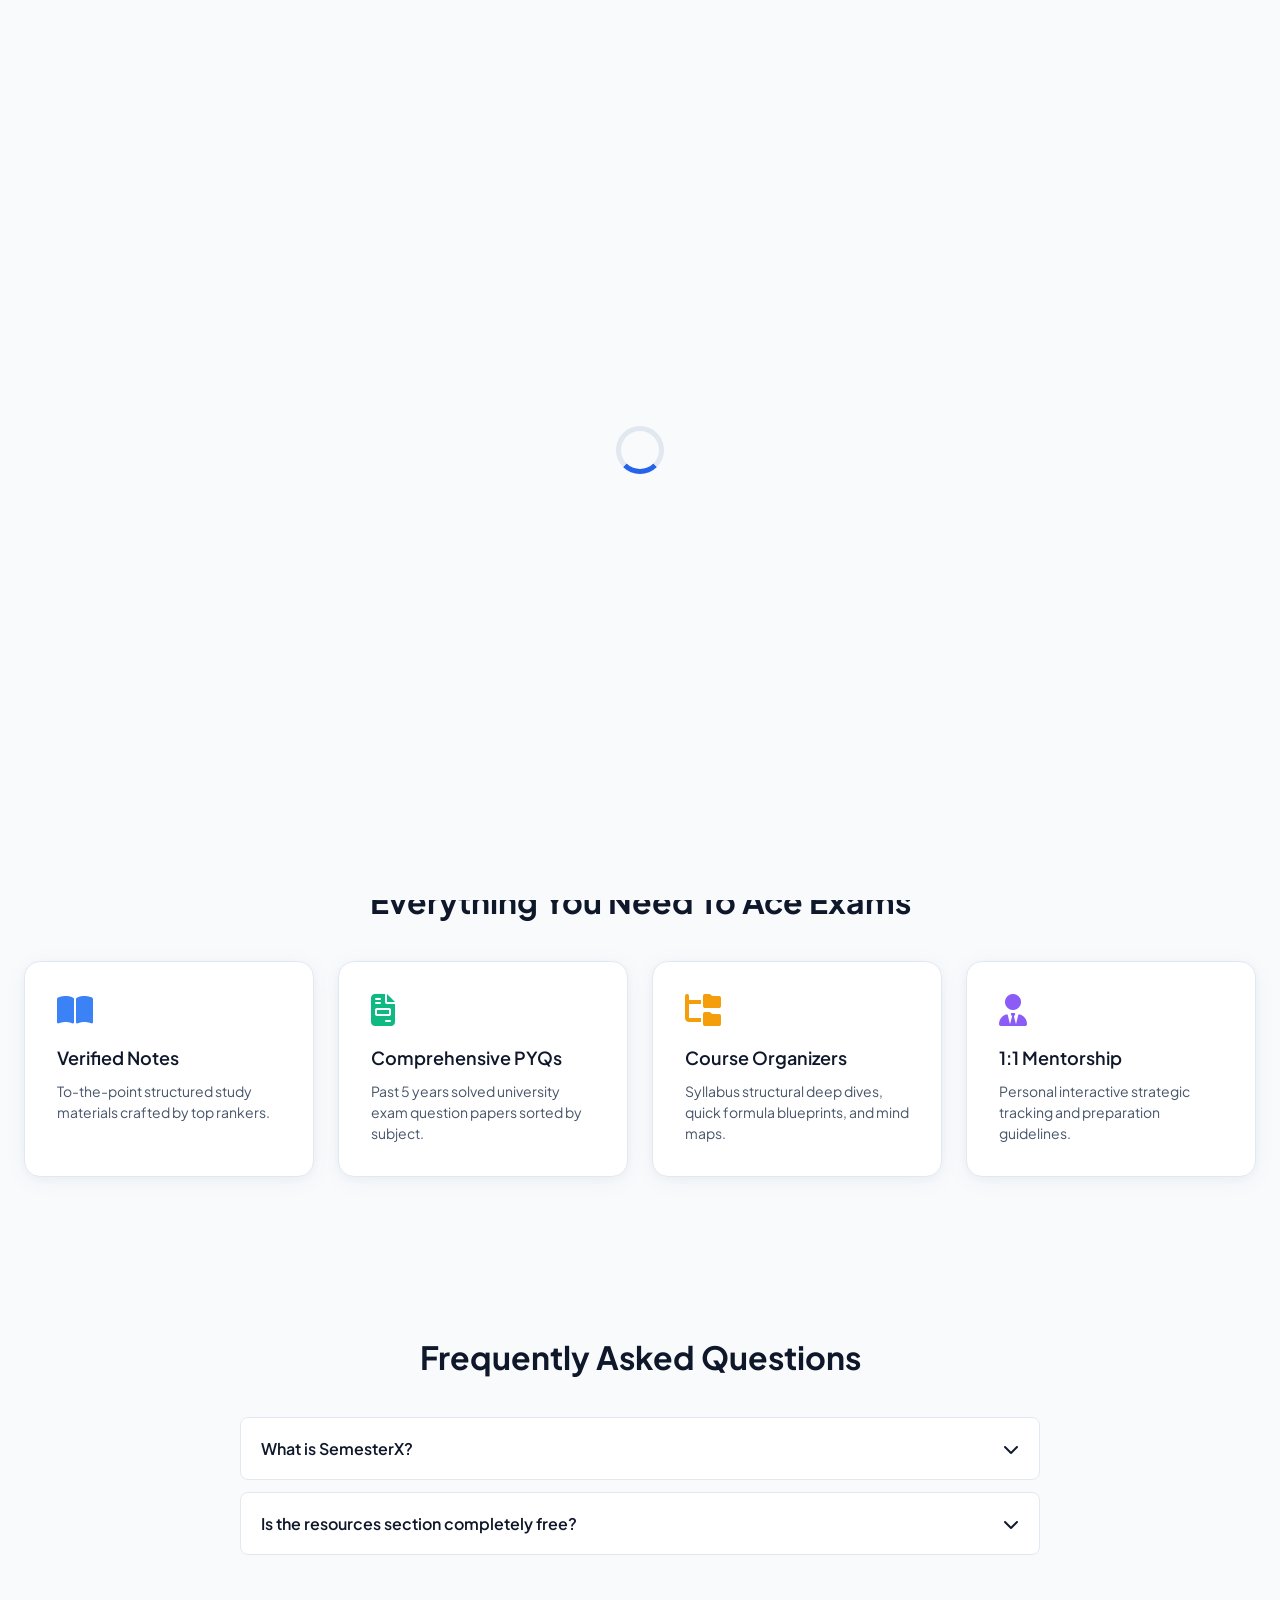
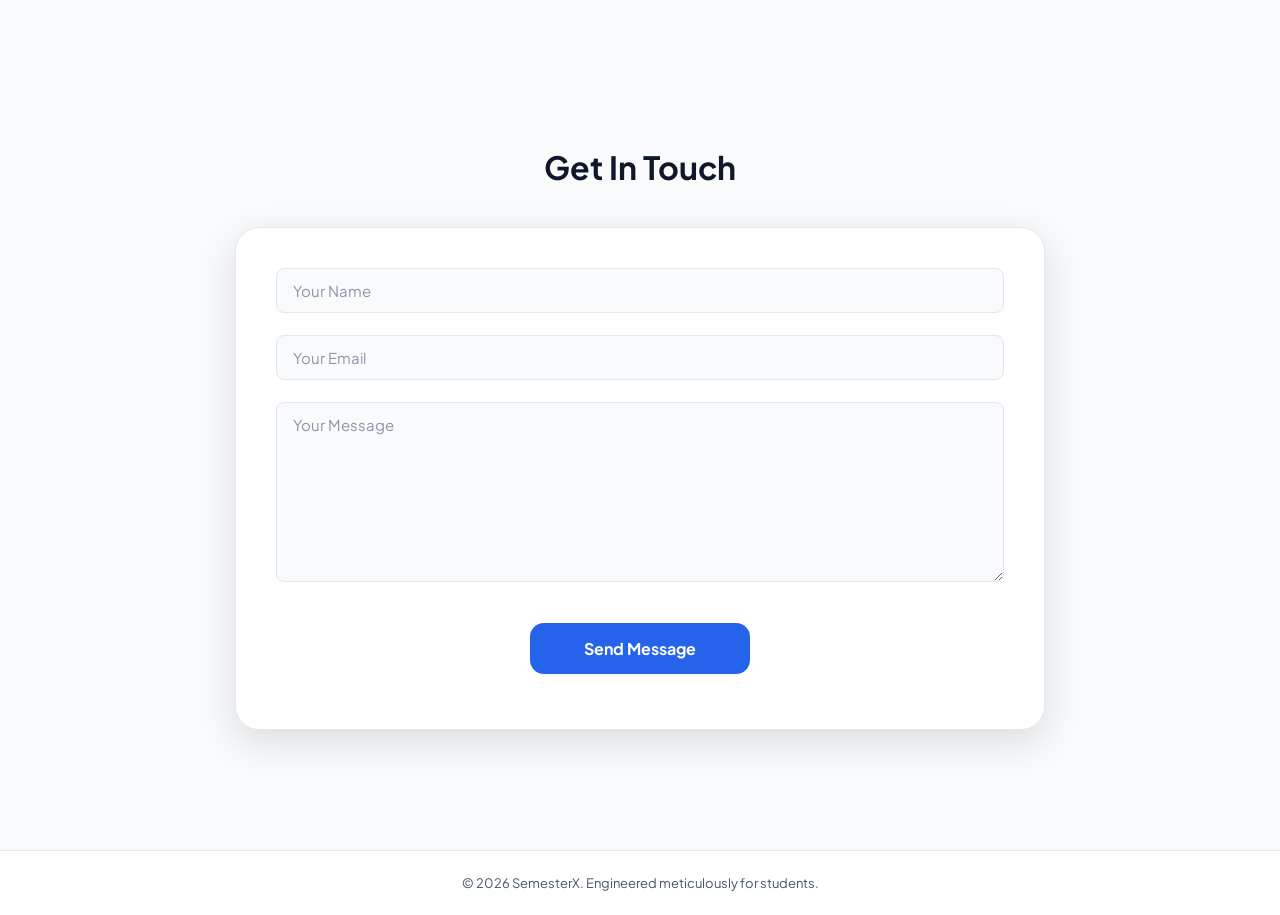
==== index.html @ a607a510 "Update index.html" ====
<!DOCTYPE html>
<html lang="en" data-theme="light">
<head>
    <meta charset="UTF-8">
    <meta name="viewport" content="width=device-width, initial-scale=1.0">
    <title>SemesterX - Start Your Semester Preparation</title>
    <link rel="stylesheet" href="style.css">
    <link rel="stylesheet" href="https://cdnjs.cloudflare.com/ajax/libs/font-awesome/6.4.0/css/all.min.css">
    <link rel="preconnect" href="https://fonts.googleapis.com">
    <link rel="preconnect" href="https://fonts.gstatic.com" crossorigin>
    <link href="https://fonts.googleapis.com/css2?family=Plus+Jakarta+Sans:wght@400;500;600;700;800&display=swap" rel="stylesheet">
    <script src="https://accounts.google.com/gsi/client" async defer></script>
</head>
<body>
    <div id="g_id_onload"
     data-client_id=611539225489-e1lc5hfodtp06sdro3s45dscnqprdgaj.apps.googleusercontent.com
     data-callback="handleCredentialResponse"
     data-auto_prompt="false">
    </div>

    <div class="loader-container" id="loader">
        <div class="spinner"></div>
    </div>

    <div id="toast-container"></div>

    <nav class="navbar">
        <div class="nav-container">
            <div class="logo" onclick="navigateTo('landing-view')">
                <i class="fa-solid fa-graduation-cap gradient-text-icon"></i>
                <span>Semester<span class="accent-text">X</span></span>
            </div>
            <ul class="nav-links" id="nav-links">
               <li><a href="#" onclick="goToHomeSection('landing-view')">Home</a></li>
                <li><a href="#" onclick="goToHomeSection('features-section')">Features</a></li>
                <li><a href="#" onclick="goToHomeSection('faq-section')">FAQ</a></li>
                <li><a href="#" onclick="goToHomeSection('contact-section')">Contact</a></li>
                <li>
                    <button class="elite-nav-btn"
                        onclick="navigateTo('mentorship-view')">
                        <i class="fa-solid fa-crown"></i>
                        Elite
                    </button>
                </li>
                <li>
                    <button
                        class="theme-toggle"
                        id="theme-toggle"
                        aria-label="Toggle Theme">
                        <i class="fa-solid fa-moon"></i>
                    </button>
                </li>
                <li>
                    <button
                        class="btn btn-outline"
                        id="auth-nav-btn"
                        onclick="handleNavbarAuthClick()">
                        Login
                    </button>
                </li>
            </ul>
            <div class="hamburger" id="hamburger">
                <i class="fa-solid fa-bars"></i>
            </div>
        </div>
    </nav>

    <main class="app-container">

        <section id="landing-view" class="view active">
            <div class="hero-section">
                <div class="hero-bg-shapes">
                    <div class="shape shape-1"></div>
                    <div class="shape shape-2"></div>
                </div>
                <div class="hero-content">
                    <span class="badge">Your Academic Companion</span>
                    <h1>Start Your <br><span class="gradient-text">Semester Preparation</span></h1>
                    <p>Access high-quality engineered notes, previous year question banks, organized syllabus blueprints, and 1-on-1 personal mentorship custom curated for your university tracks.</p>
                    <div class="hero-actions">
                        <button class="btn btn-primary btn-lg" onclick="navigateTo('dept-view')">Start Preparation <i class="fa-solid fa-arrow-right"></i></button>
                        <a href="#features-section" class="btn btn-secondary btn-lg">Learn More</a>
                    </div>
                </div>
            </div>

            <div id="features-section" class="features-section">
                <h2 class="section-title">Everything You Need To Ace Exams</h2>
                <div class="features-grid">
                    <div class="feat-card">
                        <i class="fa-solid fa-book-open color-1"></i>
                        <h3>Verified Notes</h3>
                        <p>To-the-point structured study materials crafted by top rankers.</p>
                    </div>
                    <div class="feat-card">
                        <i class="fa-solid fa-file-invoice color-2"></i>
                        <h3>Comprehensive PYQs</h3>
                        <p>Past 5 years solved university exam question papers sorted by subject.</p>
                    </div>
                    <div class="feat-card">
                        <i class="fa-solid fa-folder-tree color-3"></i>
                        <h3>Course Organizers</h3>
                        <p>Syllabus structural deep dives, quick formula blueprints, and mind maps.</p>
                    </div>
                    <div class="feat-card">
                        <i class="fa-solid fa-user-tie color-4"></i>
                        <h3>1:1 Mentorship</h3>
                        <p>Personal interactive strategic tracking and preparation guidelines.</p>
                    </div>
                </div>
            </div>

            <div id="faq-section" class="faq-section">
                <h2 class="section-title">Frequently Asked Questions</h2>
                <div class="faq-container">
                    <div class="faq-item">
                        <div class="faq-question">What is SemesterX? <i class="fa-solid fa-chevron-down"></i></div>
                        <div class="faq-answer">SemesterX is a Semester Preparing platform for engineering students to easily streamline and organize structural university preparation content.</div>
                    </div>
                    <div class="faq-item">
                        <div class="faq-question">Is the resources section completely free? <i class="fa-solid fa-chevron-down"></i></div>
                        <div class="faq-answer">Yes, all basic operational materials including structural notes, organizing patterns, and analytical PYQs are free after continuous login validation.</div>
                    </div>
                </div>
            </div>
            <section id="contact-section" class="contact-section">
                <h2 class="section-title">Get In Touch</h2>
                <div class="contact-card">
                    <form
                        id="contactForm"
                        action="https://formspree.io/f/xbdnbblg"
                        method="POST"
                        onsubmit="sendContactMessage(event)">
                    <div class="form-group">
                        <input
                            type="text"
                            name="name"
                            placeholder="Your Name"
                            required>
                    </div>
                    <div class="form-group">
                        <input
                            type="email"
                            name="email"
                            placeholder="Your Email"
                            required>
                    </div>
                    <div class="form-group">
                        <textarea
                            name="message"
                            placeholder="Your Message"
                            required></textarea>
                    </div>
                    <button class="btn btn-primary" type="submit">
                        Send Message
                    </button>
                    </form>
                </div>
            </section>
        </section>

        <section id="dept-view" class="view">
            <div class="selection-container">
                <button class="back-btn" onclick="navigateTo('landing-view')"><i class="fa-solid fa-arrow-left"></i> Back</button>
                <h2 class="view-title">Choose Your Department</h2>
                <p class="view-subtitle">Select your academic stream to personalize your curriculum layout</p>
                <div class="department-search">
                    <i class="fa-solid fa-magnifying-glass"></i>
                    <input
                        type="text"
                        id="department-search"
                        placeholder="Search departments..."
                        >
                </div>
                <div class="selection-grid" id="dept-grid">
                    <div class="select-card" data-dept="CSE">
                        <div class="select-icon color-1"><i class="fa-solid fa-laptop-code"></i></div>
                        <h3>Computer Science</h3>
                        <p>CSE core</p>
                    </div>
                    <div class="select-card" data-dept="IT">
                        <div class="select-icon color-2"><i class="fa-solid fa-network-wired"></i></div>
                        <h3>Information Technology</h3>
                        <p>IT / Software Systems Engineering</p>
                    </div>
                    <div class="select-card" data-dept="CSBS">
                        <div class="select-icon color-1">
                            <i class="fa-solid fa-chart-line"></i>
                        </div>
                        <h3>Computer Science & Business Systems</h3>
                        <p>CSBS / Business Technology</p>
                    </div>
                    <div class="select-card" data-dept="CSCS">
                        <div class="select-icon color-2">
                            <i class="fa-solid fa-server"></i>
                        </div>
                        <h3>Computer Science & Cyber Security</h3>
                        <p>CSCS / Security Engineering</p>
                    </div>
                    <div class="select-card" data-dept="CSE-AIML">
                        <div class="select-icon color-3">
                            <i class="fa-solid fa-brain"></i>
                        </div>
                        <h3>CSE (AI & ML)</h3>
                        <p>Artificial Intelligence & Machine Learning</p>
                    </div>
                    <div class="select-card" data-dept="CSE-DS">
                        <div class="select-icon color-4">
                            <i class="fa-solid fa-database"></i>
                        </div>
                        <h3>CSE (Data Science)</h3>
                        <p>Data Science Engineering</p>
                    </div>
                    <div class="select-card" data-dept="CSE-IOT">
                        <div class="select-icon color-5">
                            <i class="fa-solid fa-wifi"></i>
                        </div>
                        <h3>CSE (IoT)</h3>
                        <p>Internet of Things</p>
                    </div>
                    <div class="select-card" data-dept="ECE">
                        <div class="select-icon color-3"><i class="fa-solid fa-microchip"></i></div>
                        <h3>Electronics & Comm.</h3>
                        <p>Electronics and Communication Engineering</p>
                    </div>
                    <div class="select-card" data-dept="ECS">
                        <div class="select-icon color-6">
                            <i class="fa-solid fa-satellite-dish"></i>
                        </div>
                        <h3>Electronics & Computer Science</h3>
                        <p>ECS / Embedded Computing</p>
                    </div>
                    <div class="select-card" data-dept="EE">
                        <div class="select-icon color-4"><i class="fa-solid fa-bolt"></i></div>
                        <h3>Electrical Engineering</h3>
                        <p>EE / Circuits / Automation</p>
                    </div>
                    <div class="select-card" data-dept="ME">
                        <div class="select-icon color-5"><i class="fa-solid fa-gears"></i></div>
                        <h3>Mechanical Eng.</h3>
                        <p>ME / Dynamics / Automation Control</p>
                    </div>
                    <div class="select-card" data-dept="CE">
                        <div class="select-icon color-6"><i class="fa-solid fa-building-columns"></i></div>
                        <h3>Civil Engineering</h3>
                        <p>CE / Infrastructure / Structural Design</p>
                    </div>
                    <div class="select-card" data-dept="FT">
                        <div class="select-icon color-1">
                            <i class="fa-solid fa-wheat-awn"></i>
                        </div>
                        <h3>Food Technology</h3>
                        <p>Food Technology / Chemicals </p>
                    </div>
                </div>
            </div>
        </section>

        <section id="sem-view" class="view">
            <div class="selection-container">
                <button class="back-btn" onclick="goBack()"><i class="fa-solid fa-arrow-left"></i> Back</button>
                <h2 class="view-title">Choose Your Semester</h2>
                <p class="view-subtitle">Select your continuous active curriculum term</p>
                <div class="selection-grid dynamic-sem-grid">
                    <div class="select-card sem-card" data-sem="1">
                        <div class="select-icon color-primary"><i class="fa-solid fa-filter"></i></div>
                        <h3>Semester 1</h3>
                        <p>Initial Foundational Engineering Courses</p>
                    </div>
                    <div class="select-card sem-card" data-sem="2">
                        <div class="select-icon color-accent"><i class="fa-solid fa-filter-circle-dollar"></i></div>
                        <h3>Semester 2</h3>
                        <p>Advanced Applied Stream Science Term</p>
                    </div>
                </div>
            </div>
        </section>

        <section id="dashboard-view" class="view">
            <div class="dashboard-header">
                <div class="dash-welcome">
                    <button class="back-btn" onclick="goBack()"><i class="fa-solid fa-arrow-left"></i> Back</button>
                    <h2 id="dashboard-welcome">
                        Welcome Back!
                    </h2>
                    <p>Here is your tailored curriculum ecosystem blueprint.</p>
                </div>
                <div class="dash-meta-pills">
                    <span class="pill"><i class="fa-solid fa-network-wired"></i> Dept: <strong id="dash-dept-lbl">CSE</strong></span>
                    <span class="pill"><i class="fa-solid fa-graduation-cap"></i> Sem: <strong id="dash-sem-lbl">1</strong></span>
                </div>
            </div>

            <div class="dashboard-grid">
                <div class="dash-card" onclick="handleDashboardResource('notes')">
                    <div class="dash-card-icon c-bg-1"><i class="fa-solid fa-book-open"></i></div>
                    <h3>Notes</h3>
                    <p>Clean, beautifully structured chapter wise lecture blueprints and materials.</p>
                    <span class="dash-card-action">Explore <i class="fa-solid fa-chevron-right"></i></span>
                </div>
                <div class="dash-card" onclick="handleDashboardResource('pyqs')">
                    <div class="dash-card-icon c-bg-2"><i class="fa-solid fa-file-invoice"></i></div>
                    <h3>Previous Year Questions</h3>
                    <p>Past university question sets sorted meticulously with solution tags.</p>
                    <span class="dash-card-action">Explore <i class="fa-solid fa-chevron-right"></i></span>
                </div>
                <div class="dash-card" onclick="handleDashboardResource('organizers')">
                    <div class="dash-card-icon c-bg-3"><i class="fa-solid fa-folder-tree"></i></div>
                    <h3>Organizers</h3>
                    <p>Aggregated syllabus content maps, formula logs, and critical score charts.</p>
                    <span class="dash-card-action">Explore <i class="fa-solid fa-chevron-right"></i></span>
                </div>
                <div class="dash-card premium-border" onclick="handleDashboardResource('mentorship')">
                    <div class="dash-card-icon c-bg-4"><i class="fa-solid fa-user-tie"></i></div>
                    <h3>Premium Mentorship <span class="premium-badge">PRO</span></h3>
                    <p>1-on-1 mapping, strategic roadmap checkpoints, and interview tracking charts.</p>
                    <span class="dash-card-action highlight">Access Club <i class="fa-solid fa-crown"></i></span>
                </div>
            </div>
        </section>

       
        <section id="resource-view" class="view">
            <div class="selection-container">
                <button class="back-btn"
                    onclick="goBack()">
                    <i class="fa-solid fa-arrow-left"></i>
                    Back to Dashboard
                </button>
                <div class="resource-view-header">
                    <h2 id="resource-view-title"
                        class="view-title">
                        📚 Study Resources
                    </h2>
                    <p id="resource-view-desc"
                        class="view-subtitle">
                        Access your verified study materials
                    </p>
                </div>
                <div class="dash-meta-pills">
                    <span class="pill">
                        <i class="fa-solid fa-network-wired"></i>
                        Dept:
                        <strong id="resource-dept-lbl"></strong>
                    </span>
                    <span class="pill">
                        <i class="fa-solid fa-graduation-cap"></i>
                        Sem:
                        <strong id="resource-sem-lbl"></strong>
                    </span>
                </div>
                <div class="resource-filter-bar">
                    <div class="filter-input">
                        <i class="fa-solid fa-magnifying-glass"></i>
                        <input
                            type="text"
                            id="resource-search"
                            placeholder="Search Notes, PYQs, Organizers...">
                    </div>
                </div>
                <!-- =========================================
                ELITE MEMBERSHIP PROMOTION BAR
                ========================================= -->
                <div class="elite-subject-banner">
                    <div class="elite-banner-content">
                        <div class="elite-banner-text">
                            <i class="fa-solid fa-crown"></i>
                            <span>
                                Get <strong>Detailed PYQ Solutions</strong>,
                                Premium Study Resources with
                                <strong>SemesterX Elite.</strong>
                            </span>
                        </div>
                        <button
                            class="elite-banner-btn"
                            onclick="navigateTo('mentorship-view')">
                            <i class="fa-solid fa-crown"></i>
                            Become Elite Member
                        </button>
                    </div>
                </div>
                <div
                    class="resources-display-grid"
                    id="resources-cards-grid">
                </div>
            </div>
        </section>
        <section id="subject-resource-view" class="view">
            <div class="selection-container">
                <button
                    class="back-btn"
                    onclick="goBack()">
                    <i class="fa-solid fa-arrow-left"></i>
                    Back to Subjects
                </button>
                <div class="resource-view-header">
                    <h2
                        id="subject-title"
                        class="view-title">
                        Subject
                    </h2>
                    <p class="view-subtitle">
                        Browse all available study materials
                    </p>
                </div>
                <div class="dash-meta-pills">
                    <span class="pill">
                        <i class="fa-solid fa-network-wired"></i>
                        Dept:
                        <strong id="subject-dept-lbl"></strong>
                    </span>
                    <span class="pill">
                        <i class="fa-solid fa-graduation-cap"></i>
                        Sem:
                        <strong id="subject-sem-lbl"></strong>
                    </span>
                </div>
                <div class="resource-filter-bar">
                    <div class="filter-input">
                        <i class="fa-solid fa-magnifying-glass"></i>
                        <input
                            id="subject-resource-search"
                            type="text"
                            placeholder="Search files...">
                    </div>
                </div>
                <div
                    id="subject-resource-grid"
                    class="resources-display-grid">
                </div>
                <!-- Premium PYQ Banner -->
                <div
                    id="premium-pyq-banner"
                    class="premium-pyq-banner"
                    style="display:none;">
                    <div class="premium-pyq-left">
                        <span class="premium-tag">
                            <i class="fa-solid fa-crown"></i>
                            ELITE ACCESS
                        </span>
                        <h2>Need More Previous Year Questions?</h2>
                        <p>
                            Unlock 10+ years of previous year questions,
                            detailed solutions, chapter-wise collections
                            with SemesterX Elite Membership.
                        </p>
                    </div>
                    <div class="premium-pyq-right">
                        <button
                            class="premium-upgrade-btn"
                            onclick="navigateTo('mentorship-view')">
                            <i class="fa-solid fa-crown"></i>
                            Become Elite Member
                        </button>
                    </div>
                </div>
            </div>
        </section>

        <section id="mentorship-view" class="view">
            <div class="selection-container">
                <button class="back-btn" onclick="goBack()"><i class="fa-solid fa-arrow-left"></i> Back to Dashboard</button>
                
                <div class="mentorship-premium-hero">
                    <span class="premium-badge-large"><i class="fa-solid fa-crown"></i> Elite Access</span>
                    <h2>Premium Mentorship Plan</h2>
                    <p>Accelerate your growth blueprint with dedicated execution tracks overseen directly by industry mentors and academic veterans.</p>
                </div>

                <div class="mentorship-pricing-layout">
                    <div class="mentorship-perks">
                        <h3>What's included in Elite Tier:</h3>
                        <ul>
                            <li><i class="fa-solid fa-circle-check"></i> Personalized Interactive Route Mapping</li>
                            <li><i class="fa-solid fa-circle-check"></i> High-yield Exam Prediction & Solving Strategies</li>
                            <li><i class="fa-solid fa-circle-check"></i> Direct Chat & Routine Reviews with Core Mentors</li>
                            <li><i class="fa-solid fa-circle-check"></i> Structured Placement & Core Domain Roadmap Planning</li>
                            <li><i class="fa-solid fa-circle-check"></i> Priority Ticket Support and Instant Revision access</li>
                        </ul>
                    </div>

                    <div class="pricing-card" id="premium-pricing-box">
                        </div>
                </div>
            </div>
        </section>

    </main>

    <footer class="main-footer">
        <div class="footer-container">
            <p>&copy; 2026 SemesterX. Engineered meticulously for students.</p>
        </div>
    </footer>

    <div class="modal-overlay" id="auth-modal">
        <div class="modal-card">
            <button class="close-modal-btn" onclick="closeAuthModal()">&times;</button>
            <div class="auth-modal-content">
                <div class="auth-icon-badge"><i class="fa-solid fa-lock"></i></div>
                <h3>Login Required</h3>
                <p>Please authenticate your session with your Google Workspace Account to safely download and bookmark verified engineering modules.</p>
                <div id="google-signin-button"></div>
                <span class="secure-footer-text"><i class="fa-solid fa-shield-halved"></i> Secured connection verification protocols active.</span>
            </div>
        </div>
    </div>

    <div class="modal-overlay" id="payment-modal">
        <div class="modal-card">
            <button class="close-modal-btn" onclick="closePaymentModal()">&times;</button>
            <div class="payment-modal-content">
                <h3>Secure Checkout</h3>
                <p class="pay-item-title">Premium Mentorship Platform Plan</p>
                <div class="price-pill">₹59 <span class="term">/ One-Time</span></div>
                
                <div class="payment-benefits-summary">
                    <div><i class="fa-solid fa-check text-success"></i> Comprehensive Personal Guidance</div>
                    <div><i class="fa-solid fa-check text-success"></i> Lifetime Architectural Track Access</div>
                    <div><i class="fa-solid fa-check text-success"></i> Priority Execution Support</div>
                </div>

                <div class="payment-gateway-simulation-box" id="payment-gateway-body">
                    <button class="btn btn-primary btn-full" id="payment-trigger-btn" onclick="simulatePaymentProcessing()">
                        <i class="fa-solid fa-credit-card"></i> Proceed to Payment
                    </button>
                </div>
            </div>
        </div>
    </div>

    <button id="back-to-top" class="back-to-top" aria-label="Back to Top"><i class="fa-solid fa-arrow-up"></i></button>
    <!-- =========================
     FULL SCREEN PDF VIEWER
    ========================== -->
    <div id="pdf-preview-modal" class="pdf-viewer">
        <!-- Top Toolbar -->
        <div class="pdf-toolbar">
            <div class="pdf-left">
                <button class="pdf-toolbar-btn" onclick="closePdfPreview()">
                    <i class="fa-solid fa-arrow-left"></i>
                    Back
                </button>
                <span id="pdf-title">
                    PDF Preview
                </span>
            </div>
            <button
                id="pdf-download-btn"
                class="pdf-toolbar-btn primary">
                <i class="fa-solid fa-download"></i>
                Download
            </button>
        </div>
        <!-- PDF -->
        <div id="pdf-preview-body" class="pdf-body">
            
        </div>
    </div>
    <script src="script.js"></script>
</body>
</html>
---- style.css ----
/* --- CSS DESIGN SPECIFICATION VARIABLES --- */
:root {
    --bg-main: #f8fafc;
    --bg-surface: #ffffff;
    --card-bg: #ffffff;
    --chip-bg: #0f172a;
    --chip-text: #ffffff;
    --icon-bg: #ffffff;
    --icon-color: #0f172a;
    --border-color: #e2e8f0;
    --text-primary: #0f172a;
    --text-secondary: #475569;
    --primary: #2563eb;
    --primary-hover: #1d4ed8;
    --accent: #7c3aed;
    --accent-hover: #6d28d9;
    --success: #10b981;
    --card-shadow: 0 4px 20px -2px rgba(148, 163, 184, 0.12), 0 2px 8px -1px rgba(148, 163, 184, 0.08);
    --nav-bg: rgba(255, 255, 255, 0.85);
    --radius-sm: 8px;
    --radius-md: 16px;
    --radius-lg: 24px;
    --transition: all 0.3s cubic-bezier(0.4, 0, 0.2, 1);
}

[data-theme="dark"] {
    --bg-main: #0b0f19;
    --bg-surface: #131c2e;
    --chip-bg: #000000;
    --chip-text: #ffffff;
    --icon-bg: #ffffff;
    --icon-color: #0f172a;
    --border-color: #1e293b;
    --text-primary: #f8fafc;
    --text-secondary: #94a3b8;
    --primary: #3b82f6;
    --primary-hover: #60a5fa;
    --accent: #8b5cf6;
    --accent-hover: #a78bfa;
    --card-bg:#131c2e;
    --card-shadow: 0 10px 30px -10px rgba(0, 0, 0, 0.5);
    --nav-bg: rgba(11, 15, 25, 0.85);
}

/* --- RESET & BASIC DEFAULTS --- */
* {
    box-sizing: border-box;
    margin: 0;
    padding: 0;
    font-family: 'Plus Jakarta Sans', sans-serif;
    scroll-behavior: smooth;
}
/* --- ENTRANCE ANIMATIONS --- */

/* Initial hidden state for hero text & actions */
.hero-content h1,
.hero-content p,
.hero-content .badge,
.hero-actions {
    opacity: 0;
    transform: translateY(20px);
    animation: fadeUpIn 0.8s cubic-bezier(0.25, 1, 0.5, 1) forwards;
}

/* Staggered delays so elements appear one after another */
.hero-content .badge { animation-delay: 0.5s; }
.hero-content h1     { animation-delay: 0.7s; }
.hero-content p      { animation-delay: 0.9s; }
.hero-actions        { animation-delay: 1.1s; }

/* The animation rule */
@keyframes fadeUpIn {
    to {
        opacity: 1;
        transform: translateY(0);
    }
}

/* Smooth transition for the initial background blur elements */
.shape {
    opacity: 0;
    transition: opacity 1.5s ease-in-out;
}
.shape.show {
    opacity: 0.15;
}

body {
    background-color: var(--bg-main);
    color: var(--text-primary);
    transition: background-color 0.3s ease, color 0.3s ease;
    min-height: 100vh;
    display: flex;
    flex-direction: column;
    overflow-x: hidden;
}

/* --- APP LOADER SCREEN --- */
.loader-container {
    position: fixed;
    top:0; left:0; width:100vw; height:100vh;
    background-color: var(--bg-main);
    z-index: 9999;
    display: flex;
    align-items: center;
    justify-content: center;
    transition: opacity 0.4s ease, visibility 0.4s ease;
}
.loader-container.hidden {
    opacity: 0;
    visibility: hidden;
    pointer-events: none;
}
.spinner {
    width: 48px;
    height: 48px;
    border: 5px solid var(--border-color);
    border-bottom-color: var(--primary);
    border-radius: 50%;
    animation: rotation 1s linear infinite;
}
@keyframes rotation {
    0% { transform: rotate(0deg); }
    100% { transform: rotate(360deg); }
}

/* --- NAVIGATION HEADER --- */
.navbar {
    position: fixed;
    top: 0; left: 0; right: 0;
    height: 72px;
    background-color: var(--nav-bg);
    backdrop-filter: blur(12px);
    border-bottom: 1px solid var(--border-color);
    z-index: 1000;
    transition: var(--transition);
}
.nav-container {
    max-width: 1280px;
    margin: 0 auto;
    height: 100%;
    display: flex;
    align-items: center;
    justify-content: space-between;
    padding: 0 24px;
}
.logo {
    font-size: 22px;
    font-weight: 800;
    cursor: pointer;
    display: flex;
    align-items: center;
    gap: 8px;
}
.gradient-text-icon {
    background: linear-gradient(135deg, var(--primary), var(--accent));
    -webkit-background-clip: text;
    -webkit-text-fill-color: transparent;
}
.accent-text { color: var(--primary); }
.nav-links {
    display: flex;
    align-items: center;
    gap: 32px;
    list-style: none;
}
.nav-links a {
    text-decoration: none;
    color: var(--text-secondary);
    font-weight: 500;
    font-size: 15px;
    transition: var(--transition);
}
.nav-links a:hover { color: var(--primary); }
.theme-toggle {
    background: none;
    border: none;
    color: var(--text-primary);
    cursor: pointer;
    font-size: 18px;
    padding: 8px;
    transition: var(--transition);
}
.hamburger {
    display: none;
    font-size: 22px;
    cursor: pointer;
    color: var(--text-primary);
}
/* ===========================
        ELITE NAV BUTTON
=========================== */

.elite-nav-btn{

    display:flex;
    align-items:center;
    justify-content:center;
    gap:8px;

    padding:10px 18px;

    border:none;
    border-radius:999px;

    cursor:pointer;

    color:#fff;
    font-size:14px;
    font-weight:700;

    background:linear-gradient(
        135deg,
        #f59e0b 0%,
        #ec4899 50%,
        #7c3aed 100%
    );

    background-size:200% 200%;

    transition:all .35s ease;

    box-shadow:
        0 8px 22px rgba(236,72,153,.28);

    animation:eliteGlow 3s ease-in-out infinite;
}
.elite-nav-btn i{

    color:#ffe082;

    font-size:13px;

}
.elite-nav-btn:hover{

    transform:translateY(-2px);

    background-position:right center;

    box-shadow:
        0 12px 28px rgba(124,58,237,.45);

}
.elite-nav-btn:active{

    transform:scale(.96);

}
@keyframes eliteGlow{

    0%,100%{

        box-shadow:
            0 0 30px rgba(168,85,247,.10),
            0 15px 40px rgba(0,0,0,.08);

    }

    50%{

        box-shadow:
            0 0 45px rgba(236,72,153,.18),
            0 18px 45px rgba(124,58,237,.16);

    }

}

.elite-subject-banner{

    animation:eliteGlow 3.5s ease-in-out infinite;

}
.elite-nav-btn{

    width:100%;

    justify-content:center;

    margin:8px 0;

}

/* --- BUTTON ARCHITECTURE UI --- */
.btn {
    padding: 10px 20px;
    border-radius: var(--radius-sm);
    font-weight: 600;
    font-size: 14px;
    cursor: pointer;
    transition: var(--transition);
    border: none;
    display: inline-flex;
    align-items: center;
    justify-content: center;
    gap: 8px;
}
.btn-sm { padding: 6px 12px; font-size: 12px; border-radius: 6px; }
.btn-lg { padding: 14px 28px; font-size: 16px; border-radius: var(--radius-md); }
.btn-full { width: 100%; }
.btn-primary {
    background-color: var(--primary);
    color: #ffffff;
}
.btn-primary:hover {
    background-color: var(--primary-hover);
    transform: translateY(-2px);
    box-shadow: 0 4px 12px rgba(37, 99, 235, 0.2);
}
.btn-secondary {
    background-color: var(--border-color);
    color: var(--text-primary);
}
.btn-secondary:hover { background-color: var(--text-secondary); color: #fff; }
.btn-outline {
    background: none;
    border: 1px solid var(--primary);
    color: var(--primary);
}
.btn-outline:hover { background-color: var(--primary); color: #fff; }

/* --- CORE APP SINGLE PAGE VIEW SWITCHING SYSTEM --- */
.app-container {
    margin-top: 72px;
    flex: 1;
    display: flex;
    flex-direction: column;
}
/* --- UPDATED VIEW TRANSITION SYSTEM --- */
.view {
    display: none;
    opacity: 0;
    width: 100%;
    max-width: 1280px;
    margin: 0 auto;
    padding: 40px 24px;
}

/* This class handles the smooth entrance */
.view.active {
    display: block;
    animation: smoothSlideIn 0.5s cubic-bezier(0.25, 1, 0.5, 1) forwards;
}

/* This class handles the smooth exit before the display switches */
.view.exit {
    display: block;
    animation: smoothSlideOut 0.4s cubic-bezier(0.25, 1, 0.5, 1) forwards;
}

/* Kinetic Keyframe Blueprints */
@keyframes smoothSlideIn {
    0% {
        opacity: 0;
        transform: translateY(24px) scale(0.99);
    }
    100% {
        opacity: 1;
        transform: translateY(0) scale(1);
    }
}

@keyframes smoothSlideOut {
    0% {
        opacity: 1;
        transform: translateY(0) scale(1);
    }
    100% {
        opacity: 0;
        transform: translateY(-16px) scale(0.99);
    }
}
/* --- VIEW 1: HERO & LANDING SUBSECTIONS --- */
.hero-section {
    position: relative;
    min-height: calc(80vh - 72px);
    display: flex;
    align-items: center;
    justify-content: center;
    text-align: center;
    padding: 40px 0;
}
.hero-bg-shapes {
    position: absolute;
    width: 100%; height: 100%;
    top:0; left:0; overflow:hidden; z-index: -1;
}
.shape {
    position: absolute;
    border-radius: 50%;
    filter: blur(80px);
    opacity: 0.15;
    animation: pulse 8s infinite alternate;
}
.shape-1 { width: 300px; height: 300px; background: var(--primary); top: 10%; left: 15%; }
.shape-2 { width: 350px; height: 350px; background: var(--accent); bottom: 10%; right: 15%; animation-delay: 2s; }
@keyframes pulse {
    0% { transform: scale(1) translate(0, 0); }
    100% { transform: scale(1.2) translate(20px, 30px); }
}
.badge {
    background: rgba(37, 99, 235, 0.1);
    color: var(--primary);
    padding: 6px 16px;
    border-radius: 100px;
    font-weight: 600;
    font-size: 13px;
    display: inline-block;
    margin-bottom: 24px;
}
.hero-content h1 {
    font-size: 56px;
    font-weight: 800;
    line-height: 1.15;
    letter-spacing: -1.5px;
    margin-bottom: 24px;
}
.gradient-text {
    background: linear-gradient(135deg, var(--primary), var(--accent));
    -webkit-background-clip: text;
    -webkit-text-fill-color: transparent;
}
.hero-content p {
    font-size: 18px;
    color: var(--text-secondary);
    max-width: 680px;
    margin: 0 auto 40px auto;
    line-height: 1.6;
}
.hero-actions {
    display: flex;
    gap: 16px;
    justify-content: center;
}

/* SECTION GLOBAL TITLE */
.section-title {
    text-align: center;
    font-size: 32px;
    font-weight: 700;
    margin: 60px 0 40px 0;
}

/* FEATURE GRID CARD MODULES */
.features-section { padding: 60px 0; border-top: 1px solid var(--border-color); }
.features-grid {
    display: grid;
    grid-template-columns: repeat(auto-fit, minmax(250px, 1fr));
    gap: 24px;
}
.feat-card {
    background: var(--bg-surface);
    border: 1px solid var(--border-color);
    padding: 32px;
    border-radius: var(--radius-md);
    box-shadow: var(--card-shadow);
    transition: var(--transition);
}
.feat-card:hover { transform: translateY(-5px); }
.feat-card i { font-size: 32px; margin-bottom: 20px; display: inline-block; }
.color-1 { color: #3b82f6; } .color-2 { color: #10b981; }
.color-3 { color: #f59e0b; } .color-4 { color: #8b5cf6; }
.color-5 { color: #ec4899; } .color-6 { color: #06b6d4; }
.feat-card h3 { margin-bottom: 12px; font-size: 18px; font-weight: 600; }
.feat-card p { color: var(--text-secondary); font-size: 14px; line-height: 1.5; }

/* FAQ COMPONENT SYSTEM */
.faq-section { padding: 40px 0; max-width: 800px; margin: 0 auto; }
.faq-item {
    background: var(--bg-surface);
    border: 1px solid var(--border-color);
    margin-bottom: 12px;
    border-radius: var(--radius-sm);
    overflow: hidden;
}
.faq-question {
    padding: 20px; font-weight: 600; cursor: pointer;
    display: flex; justify-content: space-between; align-items: center;
    transition: var(--transition);
}
.faq-question:hover { background-color: rgba(0,0,0,0.02); }
.faq-question i { transition: transform 0.3s; }
.faq-item.open .faq-question i { transform: rotate(180deg); color: var(--primary); }
.faq-answer {
    padding: 0 20px; max-height: 0; overflow: hidden;
    transition: max-height 0.3s cubic-bezier(0, 1, 0, 1), padding 0.3s ease;
    color: var(--text-secondary); font-size: 14px; line-height: 1.6;
}
.faq-item.open .faq-answer { max-height: 300px; padding: 0 20px 20px 20px; }

/* ===========================
   CONTACT SECTION
=========================== */

.contact-section{
    max-width:850px;
    margin:60px auto;
    padding:20px;
}

.contact-card{

    background:var(--card-bg);
    border:1px solid var(--border-color);

    border-radius:24px;

    padding:40px;

    box-shadow:0 12px 40px rgba(0,0,0,.12);

    transition:.3s;

}

.contact-card:hover{

    transform:translateY(-3px);

    box-shadow:0 18px 45px rgba(0,0,0,.18);

}

/* Form */

.contact-card form{

    display:flex;
    flex-direction:column;

}

/* Form Groups */

.form-group{

    margin-bottom:22px;

}

/* Inputs */

.form-group input,
.form-group textarea{

    width:100%;

    padding:16px 20px;

    border-radius:14px;

    border:1px solid var(--border-color);

    background:var(--bg-main);

    color:var(--text-primary);

    font-size:15px;

    outline:none;

    transition:.3s;

}

/* Placeholder */

.form-group input::placeholder,
.form-group textarea::placeholder{

    color:#8b95a7;

}

/* Focus */

.form-group input:focus,
.form-group textarea:focus{

    border-color:var(--primary);

    box-shadow:0 0 0 4px rgba(37,99,235,.15);

}

/* Message Box */

.form-group textarea{

    min-height:180px;

    resize:vertical;

}

/* Button */

.contact-card button{

    width:220px;

    margin:15px auto 0;

    padding:15px 22px;

    border-radius:14px;

    font-size:16px;

    font-weight:700;

}

/* Space below button */

.contact-card form{

    padding-bottom:15px;

}
}
.form-group { margin-bottom: 20px; }
.form-group input, .form-group textarea {
    width: 100%; padding: 12px 16px; background-color: var(--bg-main);
    border: 1px solid var(--border-color); color: var(--text-primary);
    border-radius: var(--radius-sm); outline: none; transition: var(--transition);
}
.form-group input:focus, .form-group textarea:focus { border-color: var(--primary); box-shadow: 0 0 0 3px rgba(37,99,235,0.15); }

/* --- SELECTION ARCHITECTURE VIEWS (DEPT / SEMESTER) --- */
.selection-container { max-width: 1000px; margin: 0 auto; padding: 20px 0; }
.back-btn {
    background: none; border: none; color: var(--text-secondary);
    cursor: pointer; font-weight: 600; margin-bottom: 24px; display: flex; align-items: center; gap: 8px; transition: var(--transition);
}
.back-btn:hover { color: var(--primary); }
.view-title { font-size: 32px; font-weight: 800; margin-bottom: 8px; }
.view-subtitle { color: var(--text-secondary); margin-bottom: 40px; }

.selection-grid {
    display: grid; grid-template-columns: repeat(auto-fill, minmax(280px, 1fr)); gap: 24px;
}
.dynamic-sem-grid { grid-template-columns: repeat(auto-fit, minmax(320px, 1fr)); max-width: 720px; margin: 0 auto; }

.select-card {
    background: var(--bg-surface); border: 1px solid var(--border-color);
    border-radius: var(--radius-md); padding: 32px; cursor: pointer;
    box-shadow: var(--card-shadow); transition: var(--transition);
}
.select-card:hover {
    transform: translateY(-6px); border-color: var(--primary);
    box-shadow: 0 12px 24px -10px rgba(37, 99, 235, 0.15);
}
.select-icon {
    width: 56px; height: 56px; border-radius: var(--radius-sm);
    display: flex; align-items: center; justify-content: center;
    font-size: 24px; margin-bottom: 24px; background: rgba(0,0,0,0.03);
}
.color-primary { color: var(--primary); background: rgba(37,99,235,0.1); }
.color-accent { color: var(--accent); background: rgba(124,58,237,0.1); }

.select-card h3 { font-size: 20px; font-weight: 700; margin-bottom: 8px; }
.select-card p { color: var(--text-secondary); font-size: 13px; line-height: 1.5; }

/* --- CORE STUDENT DASHBOARD VIEW --- */
.dashboard-header {
    display: flex; justify-content: space-between; align-items: center;
    padding-bottom: 24px; border-bottom: 1px solid var(--border-color); margin-bottom: 40px;
    flex-wrap: wrap; gap: 20px;
}
.dash-welcome h2 { font-size: 28px; font-weight: 800; margin-bottom: 4px; }
.dash-welcome p { color: var(--text-secondary); font-size: 14px; }
.dash-meta-pills { display: flex; align-items: center; gap: 12px; }
.pill {
    background: var(--bg-surface); border: 1px solid var(--border-color);
    padding: 8px 16px; border-radius: 100px; font-size: 13px; color: var(--text-secondary);
}
.pill strong { color: var(--text-primary); }

.dashboard-grid {
    display: grid; grid-template-columns: repeat(auto-fit, minmax(260px, 1fr)); gap: 24px;
}
.dash-card {
    background: var(--bg-surface); border: 1px solid var(--border-color);
    padding: 32px; border-radius: var(--radius-md); box-shadow: var(--card-shadow);
    cursor: pointer; transition: var(--transition); display: flex; flex-direction: column;
}
.dash-card:hover { transform: translateY(-4px); box-shadow: 0 10px 25px -5px rgba(0,0,0,0.05); }
.dash-card-icon {
    width: 48px; height: 48px; border-radius: var(--radius-sm);
    display: flex; align-items: center; justify-content: center; font-size: 20px; margin-bottom: 24px;
}
.c-bg-1 { background: rgba(59,130,246,0.1); color: #3b82f6; }
.c-bg-2 { background: rgba(16,185,129,0.1); color: #10b981; }
.c-bg-3 { background: rgba(245,158,11,0.1); color: #f59e0b; }
.c-bg-4 { background: rgba(124,58,237,0.1); color: #7c3aed; }

.dash-card h3 { font-size: 18px; font-weight: 700; margin-bottom: 12px; }
.dash-card p { color: var(--text-secondary); font-size: 14px; line-height: 1.5; flex: 1; margin-bottom: 24px; }
.dash-card-action { font-size: 13px; font-weight: 600; color: var(--text-secondary); display: flex; align-items: center; gap: 6px; transition: var(--transition); }
.dash-card:hover .dash-card-action { color: var(--primary); }
.premium-border { border: 2px solid rgba(124, 58, 237, 0.3); position: relative; }
.premium-border:hover { border-color: var(--accent); }
.premium-badge {
    position: absolute; top: 16px; right: 16px; background: linear-gradient(135deg, #f59e0b, #ef4444);
    color: #fff; font-size: 10px; padding: 2px 8px; border-radius: 4px; font-weight: 700; letter-spacing: 0.5px;
}
.dash-card-action.highlight { color: var(--accent); }

/* --- RESOURCE HEADER AND LIST SEARCH CONTEXT --- */
.resource-view-header{

    text-align:center;

    margin-bottom:25px;

}

.resources-display-grid{

    display:grid;

    grid-template-columns:repeat(3,minmax(240px,1fr));

    gap:16px;

    align-items:start;

    overflow:visible;

}
.subject-resource-card {
    background: var(--bg-surface); border: 1px solid var(--border-color);
    border-radius: var(--radius-md); padding: 24px; box-shadow: var(--card-shadow);
}
.subject-resource-card h3 { font-size: 18px; font-weight: 700; margin-bottom: 16px; display: flex; align-items: center; gap: 10px; }
.subject-resource-card h3 i { color: var(--primary); }
.resource-action-list { display: flex; flex-direction: column; gap: 10px; }

/* --- PREMIUM MENTORSHIP STRUCTURAL ELEMENT --- */
.mentorship-premium-hero {
    text-align: center; padding: 40px 0; max-width: 700px; margin: 0 auto;
}
.premium-badge-large {
    background: linear-gradient(135deg, #f59e0b, var(--accent)); color: #fff;
    padding: 6px 16px; border-radius: 100px; font-weight: 700; font-size: 12px; display: inline-flex; align-items: center; gap: 6px; margin-bottom: 16px;
}
.mentorship-premium-hero h2 { font-size: 36px; font-weight: 800; margin-bottom: 16px; }
.mentorship-premium-hero p { color: var(--text-secondary); line-height: 1.6; font-size: 16px; }

.mentorship-pricing-layout {
    display: grid; grid-template-columns: 1fr 360px; gap: 40px; margin-top: 40px; max-width: 900px; margin-left: auto; margin-right: auto; align-items: center;
}
.mentorship-perks h3 { font-size: 20px; font-weight: 700; margin-bottom: 20px; }
.mentorship-perks ul { list-style: none; }
.mentorship-perks li { display: flex; align-items: center; gap: 12px; margin-bottom: 16px; color: var(--text-secondary); font-size: 15px; }
.mentorship-perks li i { color: var(--success); font-size: 18px; }

.pricing-card {
    background: var(--bg-surface); border: 2px solid var(--accent);
    border-radius: var(--radius-lg); padding: 40px 32px; text-align: center; box-shadow: var(--card-shadow);
}
.pricing-card h4 { font-size: 16px; text-transform: uppercase; letter-spacing: 1px; color: var(--text-secondary); margin-bottom: 12px; }
.price-pill { font-size: 44px; font-weight: 800; color: var(--text-primary); margin-bottom: 8px; }
.price-pill .term { font-size: 14px; font-weight: 500; color: var(--text-secondary); }
.pricing-card p { font-size: 13px; color: var(--text-secondary); margin-bottom: 32px; }

/* --- MODAL SYSTEM LAYER ARCHITECTURE --- */
/* --- MODAL SYSTEM --- */
.modal-overlay {
    position: fixed; top: 0; left: 0; width: 100vw; height: 100vh;
    background-color: rgba(15, 23, 42, 0.6); backdrop-filter: blur(4px);
    z-index: 2000; display: flex; align-items: center; justify-content: center;
    opacity: 0; visibility: hidden; transition: opacity 0.3s ease, visibility 0.3s ease;
}
.modal-overlay.open { opacity: 1; visibility: visible; }
.modal-card {
    background: var(--bg-surface); width: 100%; max-width: 440px;
    border-radius: var(--radius-lg); padding: 40px 32px; box-shadow: 0 20px 50px -12px rgba(0,0,0,0.3);
    position: relative; transform: scale(0.95); transition: transform 0.3s ease;
}
.modal-overlay.open 
.modal-card { transform: scale(1); }
.close-modal-btn {
    position: absolute; top: 20px; right: 24px; background: none; border: none;
    font-size: 28px; color: var(--text-secondary); cursor: pointer;
}
.auth-modal-content {
    display: flex;
    flex-direction: column;
    align-items: center;
    text-align: center;
}
.auth-icon-badge {
    width: 64px; height: 64px; background: rgba(37,99,235,0.1); color: var(--primary);
    border-radius: 50%; display: flex; align-items: center; justify-content: center; font-size: 24px; margin: 0 auto 24px auto;
}
.auth-modal-content h3 { font-size: 22px; font-weight: 700; margin-bottom: 12px; }
.auth-modal-content p { color: var(--text-secondary); font-size: 14px; line-height: 1.6; margin-bottom: 32px; }
.google-login-btn {
    width: fit-content;
    min-width: 360px;
    max-width: 100%;
    margin: 0 auto;

    background: #ffffff;
    border: 1px solid #cbd5e1;
    color: #1e293b;

    padding: 12px 22px;

    border-radius: var(--radius-sm);

    font-weight: 600;

    display: flex;
    align-items: center;
    justify-content: center;
    gap: 12px;

    box-shadow: 0 1px 3px rgba(0,0,0,0.05);
}
#google-signin-button{
    width:100%;
    display:flex;
    justify-content:center;
    align-items:center;
}
}
.google-login-btn:hover { background: #f8fafc; border-color: #94a3b8; }
.google-login-btn img { width: 20px; height: 20px; }
.secure-footer-text { display: block; font-size: 11px; color: var(--text-secondary); margin-top: 24px; }
.secure-footer-text i { color: var(--success); }

/* PAYMENT MODAL SUB-ELEMENTS */
.payment-modal-content h3 { font-size: 20px; font-weight: 700; margin-bottom: 16px; }
.pay-item-title { font-size: 14px; color: var(--text-secondary); margin-bottom: 4px; }
.payment-benefits-summary { background-color: var(--bg-main); padding: 16px; border-radius: var(--radius-sm); margin-bottom: 24px; text-align: left; }
.payment-benefits-summary div { font-size: 13px; margin-bottom: 8px; display: flex; align-items: center; gap: 8px; }
.payment-benefits-summary div:last-child { margin-bottom: 0; }
.text-success { color: var(--success); }
.success-box-animated { text-align: center; padding: 20px 0; animation: scaleUp 0.3s ease-out forwards; }
.success-box-animated i { font-size: 48px; color: var(--success); margin-bottom: 16px; }
@keyframes scaleUp { 0% { transform: scale(0.8); opacity: 0; } 100% { transform: scale(1); opacity: 1; } }

/* --- TOAST SYSTEM RULES --- */
#toast-container { position: fixed; bottom: 24px; right: 24px; z-index: 9999; display: flex; flex-direction: column; gap: 10px; }
.toast {
    background: #1e293b; color: #ffffff; padding: 14px 24px; border-radius: var(--radius-sm);
    font-size: 14px; font-weight: 500; display: flex; align-items: center; gap: 10px; box-shadow: 0 10px 15px -3px rgba(0,0,0,0.3);
    animation: slideIn 0.3s ease forwards;
}
.toast.success { border-left: 4px solid var(--success); }
.toast.info { border-left: 4px solid var(--primary); }
@keyframes slideIn { 0% { transform: translateX(100%); opacity: 0; } 100% { transform: translateX(0); opacity: 1; } }

/* --- ACCESSORY SYSTEM COMPONENT (Back to Top) --- */
.back-to-top {
    position: fixed; bottom: 24px; left: 24px; width: 44px; height: 44px;
    background-color: var(--primary); color: #fff; border: none; border-radius: 50%;
    display: flex; align-items: center; justify-content: center; cursor: pointer;
    box-shadow: 0 4px 10px rgba(0,0,0,0.2); opacity: 0; visibility: hidden; transition: var(--transition); z-index: 900;
}
.back-to-top.show { opacity: 1; visibility: visible; }

/* --- FOOTER SPEC --- */
.main-footer { background-color: var(--bg-surface); border-top: 1px solid var(--border-color); padding: 24px; text-align: center; font-size: 13px; color: var(--text-secondary); margin-top: auto; }

/* --- RESPONSIVE MEDIA CONSTRAINTS --- */
@media (max-width: 992px) {
    .mentorship-pricing-layout { grid-template-columns: 1fr; gap: 32px; }
    .hero-content h1 { font-size: 42px; }
}
@media (max-width: 768px) {
    .nav-links {
        position: fixed; top: 72px; left: -100%; width: 100%; height: calc(100vh - 72px);
        background-color: var(--bg-surface); flex-direction: column; padding: 40px 24px; gap: 24px; transition: 0.3s ease; box-shadow: 0 10px 15px rgba(0,0,0,0.05);
    }
    .nav-links.open { left: 0; }
    .hamburger { display: block; }
    .resource-view-header { flex-direction: column; align-items: flex-start; }
    .search-box-container { max-width: 100%; }
}
/* ==========================
        FULL PDF VIEWER
========================== */

.pdf-viewer{

    position:fixed;

    inset:0;

    width:100vw;
    height:100vh;

    background:var(--bg-main);

    display:none;

    flex-direction:column;

    z-index:99999;

}

.pdf-viewer.open{

    display:flex;

}

/* ==========================
        TOOLBAR
========================== */

.pdf-toolbar{

    height:70px;

    display:flex;

    justify-content:space-between;

    align-items:center;

    padding:0 24px;

    background:var(--card-bg);

    border-bottom:1px solid var(--border-color);

    flex-shrink:0;

}

.pdf-left{

    display:flex;

    align-items:center;

    gap:18px;

}

#pdf-title{

    font-size:18px;

    font-weight:700;

}

.pdf-toolbar-btn{

    border:none;

    background:none;

    cursor:pointer;

    display:flex;

    align-items:center;

    gap:8px;

    padding:10px 16px;

    border-radius:10px;

    font-size:15px;

    font-weight:600;

    color:var(--text-primary);

    transition:.25s;

}

.pdf-toolbar-btn:hover{

    background:rgba(0,0,0,.06);

}

[data-theme="dark"] .pdf-toolbar-btn:hover{

    background:rgba(255,255,255,.08);

}

.pdf-toolbar-btn.primary{

    background:var(--primary);

    color:white;

}

.pdf-toolbar-btn.primary:hover{

    background:var(--primary-hover);

}

/* ==========================
        PDF BODY
========================== */

.pdf-body{
    flex:1;
    overflow:hidden;
    padding:0;
    background:#f1f5f9;
}

.pdf-body iframe{
    width:100%;
    height:100%;
    border:none;
}

/* Dark Mode */

[data-theme="dark"] .pdf-body{

    background:#0f172a;

}

/* iframe */

.pdf-body iframe{

    width:100%;

    height:100%;

    border:none;

}

/* embed */

.pdf-body embed{

    width:100%;

    height:100%;

    border:none;

}
/* ===========================================
   RESOURCE FILTER BAR
=========================================== */

.resource-filter-bar{

    display:flex;
    gap:18px;
    align-items:center;
    margin:30px 0;
    flex-wrap:wrap;

}

.filter-input{

    flex:1;
    min-width:280px;
    position:relative;

}

.filter-input i{

    position:absolute;
    left:18px;
    top:50%;
    transform:translateY(-50%);
    color:#8b8b8b;

}

.filter-input input{

    width:100%;
    padding:14px 18px 14px 48px;
    border:1px solid var(--border-color);;
    border-radius:14px;
    background:var(--card-bg);
    color:var(--text-primary);
    box-shadow:0 6px 18px rgba(0,0,0,.06);
    font-size:15px;
    outline:none;

}

.filter-input input:focus{

    border-color:var(--primary);
    box-shadow:0 0 0 3px rgba(37,99,235,.15);

}

.resource-filter-bar select{

    padding:14px 18px;
    border:none;
    border-radius:14px;
    background:var(--card-bg);
    box-shadow:0 6px 18px rgba(0,0,0,.06);
    cursor:pointer;
    font-size:15px;

}

/* ===========================================
   RESOURCE GRID
=========================================== */

.resources-display-grid{

    display:grid;

    grid-template-columns: repeat(3,minmax(240px,1fr));

    gap:16px;

}

/* ===========================================
   RESOURCE CARD
=========================================== */

.resource-card{

    background:var(--card-bg);

    border-radius:12px;

    padding:16px;

    transition:.3s;

    box-shadow:0 10px 24px rgba(0,0,0,.06);

    border:1px solid var(--border-color);

}

.resource-card:hover{

    transform:translateY(-8px);

    box-shadow:0 22px 45px rgba(0,0,0,.12);

}

.resource-top{

    display:flex;

    justify-content:space-between;

    align-items:center;

}

.resource-icon{

    width:48px;

    height:48px;

    border-radius:12px;

    background:var(--icon-bg);

    color:var(--icon-color);

    display:flex;

    justify-content:center;

    align-items:center;

    font-size:20px;

}

.resource-type{

    background:#eef2ff;

    color:#4338ca;

    padding:6px 14px;

    border-radius:999px;

    font-size:12px;

    font-weight:700;

}

.resource-title{
    margin-top:20px;
    font-size:16px;
    font-weight:700;
    min-height:48px;
}

.resource-sub{

    color:var(--text-secondary);

    margin-top:6px;

    line-height:1.6;

}

.resource-meta{

    display:flex;

    gap:10px;

    flex-wrap:wrap;

    margin:18px 0;

}

.resource-chip{

    padding:6px 10px;

    border-radius:999px;

    background:var(--chip-bg);

    color:var(--chip-text);

    font-size:12px;

    font-weight:600;

}

.resource-actions{

    display:flex;

    gap:12px;

    margin-top:22px;

}

.resource-actions button{

    flex:1;

}
/* ===========================
   PDF PREVIEW MODAL
=========================== */

.pdf-modal-overlay{

    position:fixed;
    inset:0;

    background:rgba(0,0,0,.75);

    display:none;

    justify-content:center;
    align-items:center;

    z-index:9999;

}

.pdf-modal-overlay.open{

    display:flex;

}

.department-search{
    max-width:700px;
    margin:35px auto;
    position:relative;
}

.department-search input{
    width:100%;
    padding:16px 20px 16px 55px;
    border-radius:16px;
    border:2px solid rgba(255,255,255,.08);
    background:#18233b;
    color:#fff;
    font-size:1rem;
    outline:none;
    transition:.3s;
}

.department-search input:focus{
    border-color:#4f8cff;
    box-shadow:0 0 0 3px rgba(79,140,255,.2);
}

.department-search i{
    position:absolute;
    left:20px;
    top:50%;
    transform:translateY(-50%);
    color:#9ca3af;
    font-size:18px;
}
/*=========================================
        PREMIUM PYQ BANNER
=========================================*/

.premium-pyq-banner{

    grid-column:1 / -1;

    width:100%;

    margin:35px 0 10px;

    padding:28px 36px;

    display:flex;

    justify-content:space-between;

    align-items:center;

    gap:40px;

    border-radius:20px;

    background:linear-gradient(
        135deg,
        rgba(245,158,11,.12),
        rgba(236,72,153,.08),
        rgba(124,58,237,.12)
    );

    border:1px solid rgba(255,255,255,.08);

    box-shadow:0 18px 45px rgba(0,0,0,.22);

}

.premium-pyq-left{

    flex:1;

}

.premium-tag{

    display:inline-flex;

    align-items:center;

    gap:8px;

    padding:8px 18px;

    border-radius:999px;

    font-size:13px;

    font-weight:700;

    color:#fff;

    background:linear-gradient(
        90deg,
        #f59e0b,
        #ec4899,
        #7c3aed
    );

}

.premium-pyq-left h2{

    margin:16px 0 10px;

    font-size:32px;

    font-weight:800;

    line-height:1.2;

    color:#fff;

}

.premium-pyq-left p{

    margin:0;

    max-width:720px;

    font-size:15px;

    line-height:1.8;

    color:rgba(255,255,255,.78);

}

.premium-pyq-right{

    display:flex;

    align-items:center;

    justify-content:center;

    flex-shrink:0;

}

.premium-upgrade-btn{

    display:flex;

    align-items:center;

    gap:10px;

    padding:16px 34px;

    border:none;

    border-radius:999px;

    font-size:16px;

    font-weight:700;

    color:#fff;

    cursor:pointer;

    background:linear-gradient(
        90deg,
        #f59e0b,
        #ec4899,
        #7c3aed
    );

    transition:.3s ease;

    box-shadow:0 12px 30px rgba(124,58,237,.35);

}

.premium-upgrade-btn:hover{

    transform:translateY(-3px);

    box-shadow:0 18px 40px rgba(124,58,237,.45);

}

.premium-upgrade-btn i{

    font-size:18px;

}

@media (max-width:900px){

    .premium-pyq-banner{

        flex-direction:column;

        text-align:center;

        padding:24px;

        gap:24px;

    }

    .premium-pyq-left h2{

        font-size:28px;

    }

    .premium-pyq-left p{

        max-width:100%;

    }

}
/*=========================================
      ELITE SUBJECT PROMOTION BAR
=========================================*/

.elite-subject-banner{

    margin:28px 0 36px;

    width:100%;

    border-radius:18px;

    overflow:hidden;

    background:linear-gradient(
        135deg,
        #fff7e8,
        #fff1f6,
        #f5f3ff
    );

    border:1px solid rgba(124,58,237,.15);

    box-shadow:
    0 0 30px rgba(168,85,247,.12),
    0 12px 40px rgba(236,72,153,.12),
    0 20px 45px rgba(0,0,0,.10);

}
.elite-banner-content{

    display:flex;

    justify-content:space-between;

    align-items:center;

    gap:30px;

    padding:20px 28px;

}

.elite-banner-text{

    display:flex;

    align-items:center;

    gap:18px;

    flex:1;

}

.elite-banner-text i{

    width:52px;

    height:52px;

    border-radius:50%;

    display:flex;

    justify-content:center;

    align-items:center;

    background:linear-gradient(
        135deg,
        #f59e0b,
        #ec4899,
        #7c3aed
    );

    color:#fff;

    font-size:22px;

    flex-shrink:0;

}

.elite-banner-text span{

    font-size:17px;

    line-height:1.7;

    color:var(--text-primary);

}

.elite-banner-text strong{

    color:#7c3aed;

}

.elite-banner-btn{

    padding:15px 30px;

    border:none;

    border-radius:999px;

    cursor:pointer;

    color:#fff;

    font-size:15px;

    font-weight:700;

    white-space:nowrap;

    background:linear-gradient(
        90deg,
        #f59e0b,
        #ec4899,
        #7c3aed
    );

    transition:.35s;

    box-shadow:
    0 0 25px rgba(236,72,153,.30),
    0 12px 32px rgba(124,58,237,.40);

}

.elite-banner-btn:hover{

    transform:translateY(-3px);

    box-shadow:
    0 0 35px rgba(236,72,153,.40),
    0 18px 45px rgba(124,58,237,.50);

}
@media (max-width:900px){

    .elite-banner-content{

        flex-direction:column;

        text-align:center;

        padding:24px;

        gap:22px;

    }

    .elite-banner-text{

        flex-direction:column;

        gap:16px;

    }

    .elite-banner-text span{

        font-size:15px;

    }

    .elite-banner-btn{

        width:100%;

        justify-content:center;

    }

}

@media (max-width:480px){

    .elite-subject-banner{
        position: relative;
        .elite-subject-banner::before{
            content:"";
            position:absolute;
            inset:-2px;
            border-radius:20px;
            background:linear-gradient(
                90deg,
                rgba(245,158,11,.35),
                rgba(236,72,153,.35),
                rgba(124,58,237,.35));
            filter:blur(18px);
            opacity:.45;
            z-index:-1;
        }

        margin:20px 0 28px;

        border-radius:16px;

    }

    .elite-banner-content{

        padding:20px 18px;

    }

    .elite-banner-text i{
        box-shadow:
            0 0 18px rgba(236,72,153,.35),
            0 0 40px rgba(124,58,237,.25);
    }
    .elite-banner-text span{

        font-size:14px;

        line-height:1.6;

    }

    .elite-banner-btn{

        padding:14px;

        font-size:14px;

    }

}
[data-theme="dark"] .elite-subject-banner{

    background:linear-gradient(
        135deg,
        rgba(245,158,11,.16),
        rgba(236,72,153,.10),
        rgba(124,58,237,.16)
    );

    border:1px solid rgba(255,255,255,.08);

}

[data-theme="dark"] .elite-banner-text span{

    color:rgba(255,255,255,.92);

}

[data-theme="dark"] .elite-banner-text strong{

    color:#ffffff;

}
/* =======================================================
   UNIVERSAL RESPONSIVE SYSTEM
=======================================================*/

html{
    overflow-x:hidden;
}

body{
    overflow-x:hidden;
}

*{
    max-width:100%;
    box-sizing:border-box;
}

img,
iframe,
video,
canvas{
    max-width:100%;
    height:auto;
}

/* Containers */

.view,
.selection-container,
.dashboard-container,
.resources-container{
    width:100%;
}

/* Universal Cards */

.resource-card,
.subject-card,
.dashboard-card,
.select-card{
    width:100%;
}

/* ==========================
        TABLETS
========================== */

@media (max-width:1024px){

.resources-display-grid{
    grid-template-columns:repeat(2,minmax(0,1fr));
}

.selection-grid{
    grid-template-columns:repeat(2,minmax(0,1fr));
}

.dashboard-grid{
    grid-template-columns:repeat(2,minmax(0,1fr));
}

}

/* ==========================
        MOBILE
========================== */

@media (max-width:768px){

.view{
    padding:24px 16px;
}

.view-title{
    font-size:34px;
}

.view-subtitle{
    font-size:18px;
}

.resources-display-grid,
.selection-grid,
.dashboard-grid,
.dynamic-sem-grid,
.features-grid{

    grid-template-columns:1fr;

}

.resource-card{

    width:100%;

    min-width:0;

}

.resource-actions{

    flex-direction:column;

}

.resource-actions button{

    width:100%;

}

.resource-title{

    min-height:auto;

}

.filter-input{

    min-width:100%;

}

.resource-filter-bar{

    flex-direction:column;

}

.department-search{

    width:100%;

}

.google-login-btn{

    min-width:0;

    width:100%;

}

.pdf-toolbar{

    height:auto;

    flex-direction:column;

    gap:15px;

    padding:15px;

}

.pdf-left{

    width:100%;

    justify-content:space-between;

}

.premium-pyq-banner,
.elite-banner-content{

    flex-direction:column;

    text-align:center;

}

.premium-upgrade-btn,
.elite-banner-btn{

    width:100%;

}

.hero-content h1{

    font-size:38px;

}

.hero-actions{

    flex-direction:column;

}

.nav-container{

    padding:0 16px;

}

}

/* ==========================
        SMALL PHONES
========================== */

@media (max-width:480px){

.view{

    padding:18px 12px;

}

.view-title{

    font-size:28px;

}

.hero-content h1{

    font-size:30px;

}

.hero-content p{

    font-size:15px;

}

.resource-card{

    padding:14px;

}

.resource-actions{

    gap:10px;

}

.resource-actions button{

    padding:12px;

    font-size:14px;

}

.premium-pyq-left h2{

    font-size:22px;

}

.premium-pyq-left p{

    font-size:14px;

}

.elite-banner-text span{

    font-size:14px;

}

}
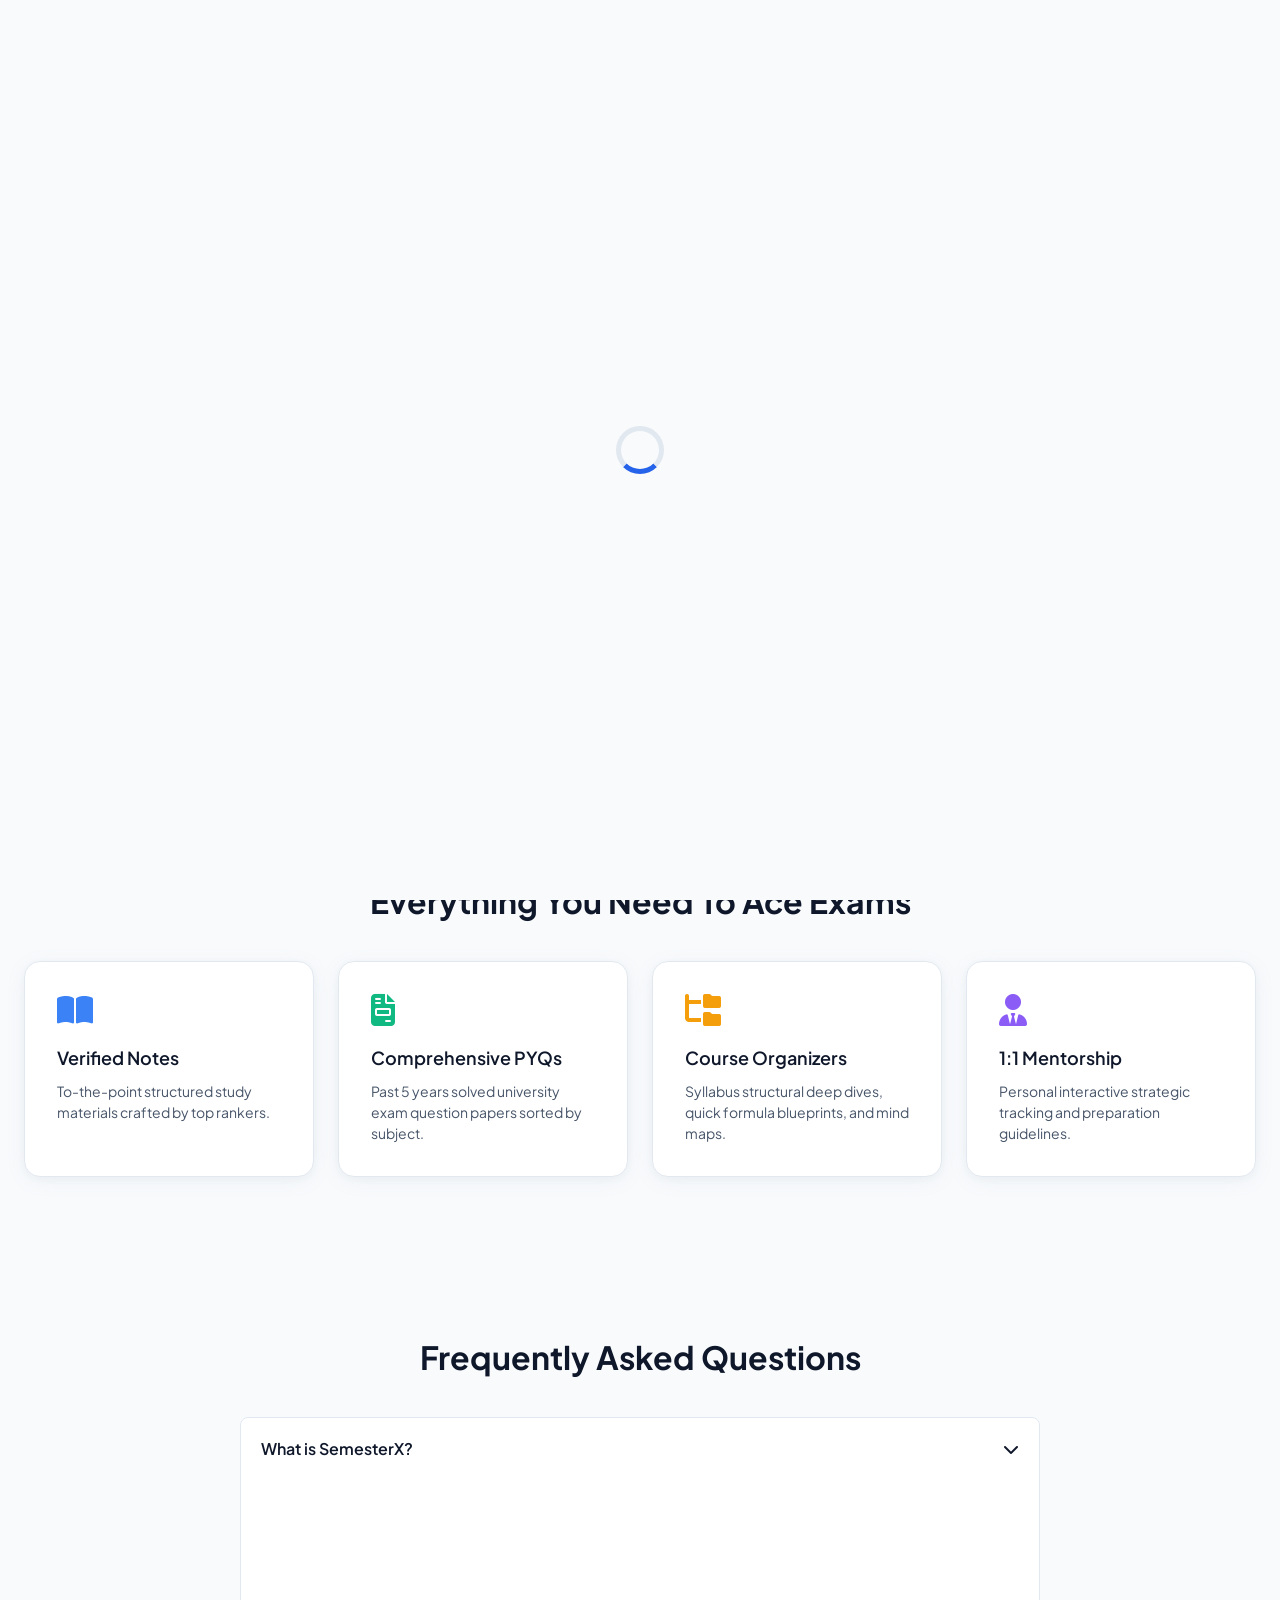
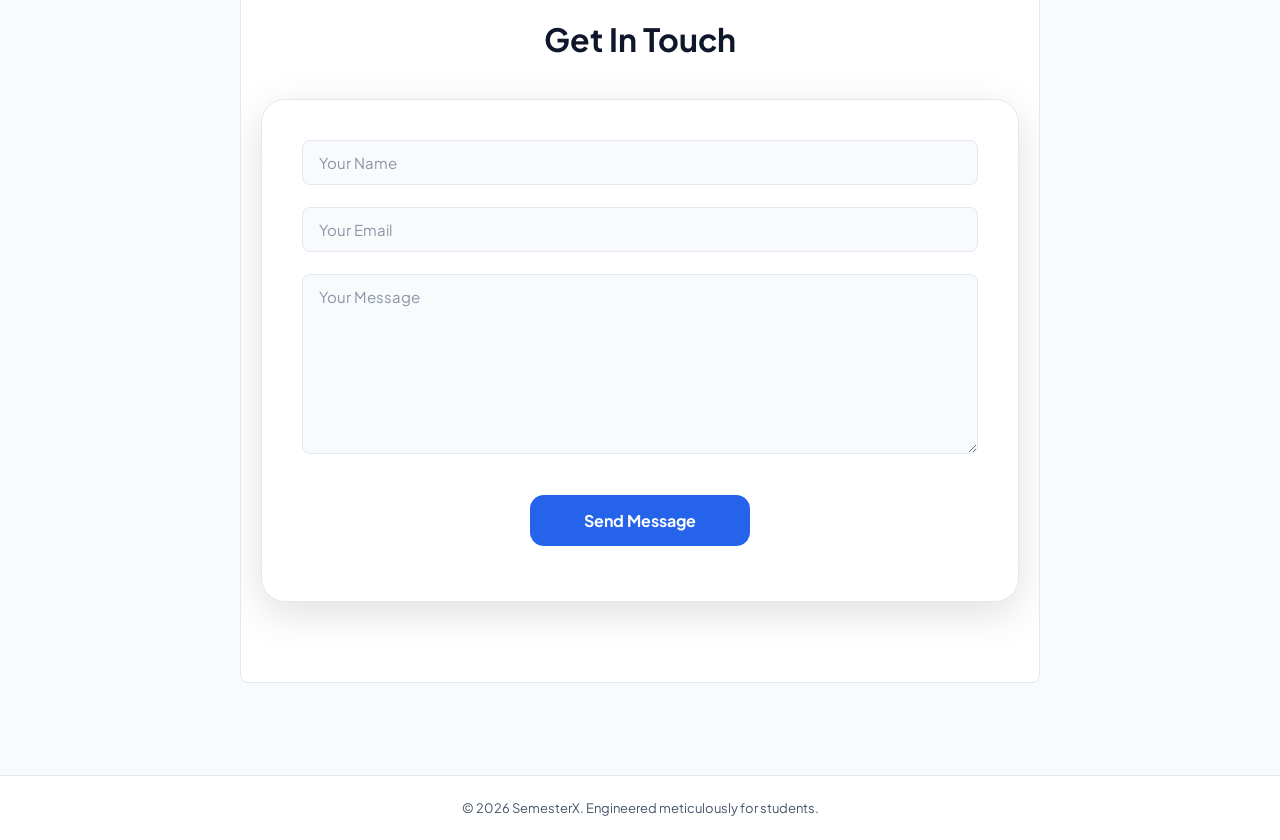
==== commit 8997ba2d: "Fix: Add missing quotes around Google OAuth client ID attribute" ====
--- a/index.html
+++ b/index.html
@@ -13,7 +13,7 @@
 </head>
 <body>
     <div id="g_id_onload"
-     data-client_id=611539225489-e1lc5hfodtp06sdro3s45dscnqprdgaj.apps.googleusercontent.com
+     data-client_id="611539225489-e1lc5hfodtp06sdro3s45dscnqprdgaj.apps.googleusercontent.com"
      data-callback="handleCredentialResponse"
      data-auto_prompt="false">
     </div>
@@ -76,7 +76,7 @@
                 <div class="hero-content">
                     <span class="badge">Your Academic Companion</span>
                     <h1>Start Your <br><span class="gradient-text">Semester Preparation</span></h1>
-                    <p>Access high-quality engineered notes, previous year question banks, organized syllabus blueprints, and 1-on-1 personal mentorship custom curated for your university tracks.</p>
+                    <p>Access high-quality engineered notes, previous year question banks, organized syllabus blueprints, and 1-on-1 personal mentorship custom curated for your university tracks.<[...]
                     <div class="hero-actions">
                         <button class="btn btn-primary btn-lg" onclick="navigateTo('dept-view')">Start Preparation <i class="fa-solid fa-arrow-right"></i></button>
                         <a href="#features-section" class="btn btn-secondary btn-lg">Learn More</a>
@@ -115,11 +115,11 @@
                 <div class="faq-container">
                     <div class="faq-item">
                         <div class="faq-question">What is SemesterX? <i class="fa-solid fa-chevron-down"></i></div>
-                        <div class="faq-answer">SemesterX is a Semester Preparing platform for engineering students to easily streamline and organize structural university preparation content.</div>
+                        <div class="faq-answer">SemesterX is a Semester Preparing platform for engineering students to easily streamline and organize structural university preparation content.</d[...]
                     </div>
                     <div class="faq-item">
                         <div class="faq-question">Is the resources section completely free? <i class="fa-solid fa-chevron-down"></i></div>
-                        <div class="faq-answer">Yes, all basic operational materials including structural notes, organizing patterns, and analytical PYQs are free after continuous login validation.</div>
+                        <div class="faq-answer">Yes, all basic operational materials including structural notes, organizing patterns, and analytical PYQs are free after continuous login validatio[...]
                     </div>
                 </div>
             </div>
@@ -500,7 +500,9 @@
                 <div class="auth-icon-badge"><i class="fa-solid fa-lock"></i></div>
                 <h3>Login Required</h3>
                 <p>Please authenticate your session with your Google Workspace Account to safely download and bookmark verified engineering modules.</p>
-                <div id="google-signin-button"></div>
+                <button id="google-signin-button" class="btn btn-primary">
+                    Continue with Google
+                </button>
                 <span class="secure-footer-text"><i class="fa-solid fa-shield-halved"></i> Secured connection verification protocols active.</span>
             </div>
         </div>
@@ -547,7 +549,8 @@
             </div>
             <button
                 id="pdf-download-btn"
-                class="pdf-toolbar-btn primary">
+                class="btn btn-primary"
+                type="button">
                 <i class="fa-solid fa-download"></i>
                 Download
             </button>
@@ -557,6 +560,8 @@
             
         </div>
     </div>
+    <script src="dev-config.js"></script>
     <script src="script.js"></script>
+    
 </body>
 </html>
